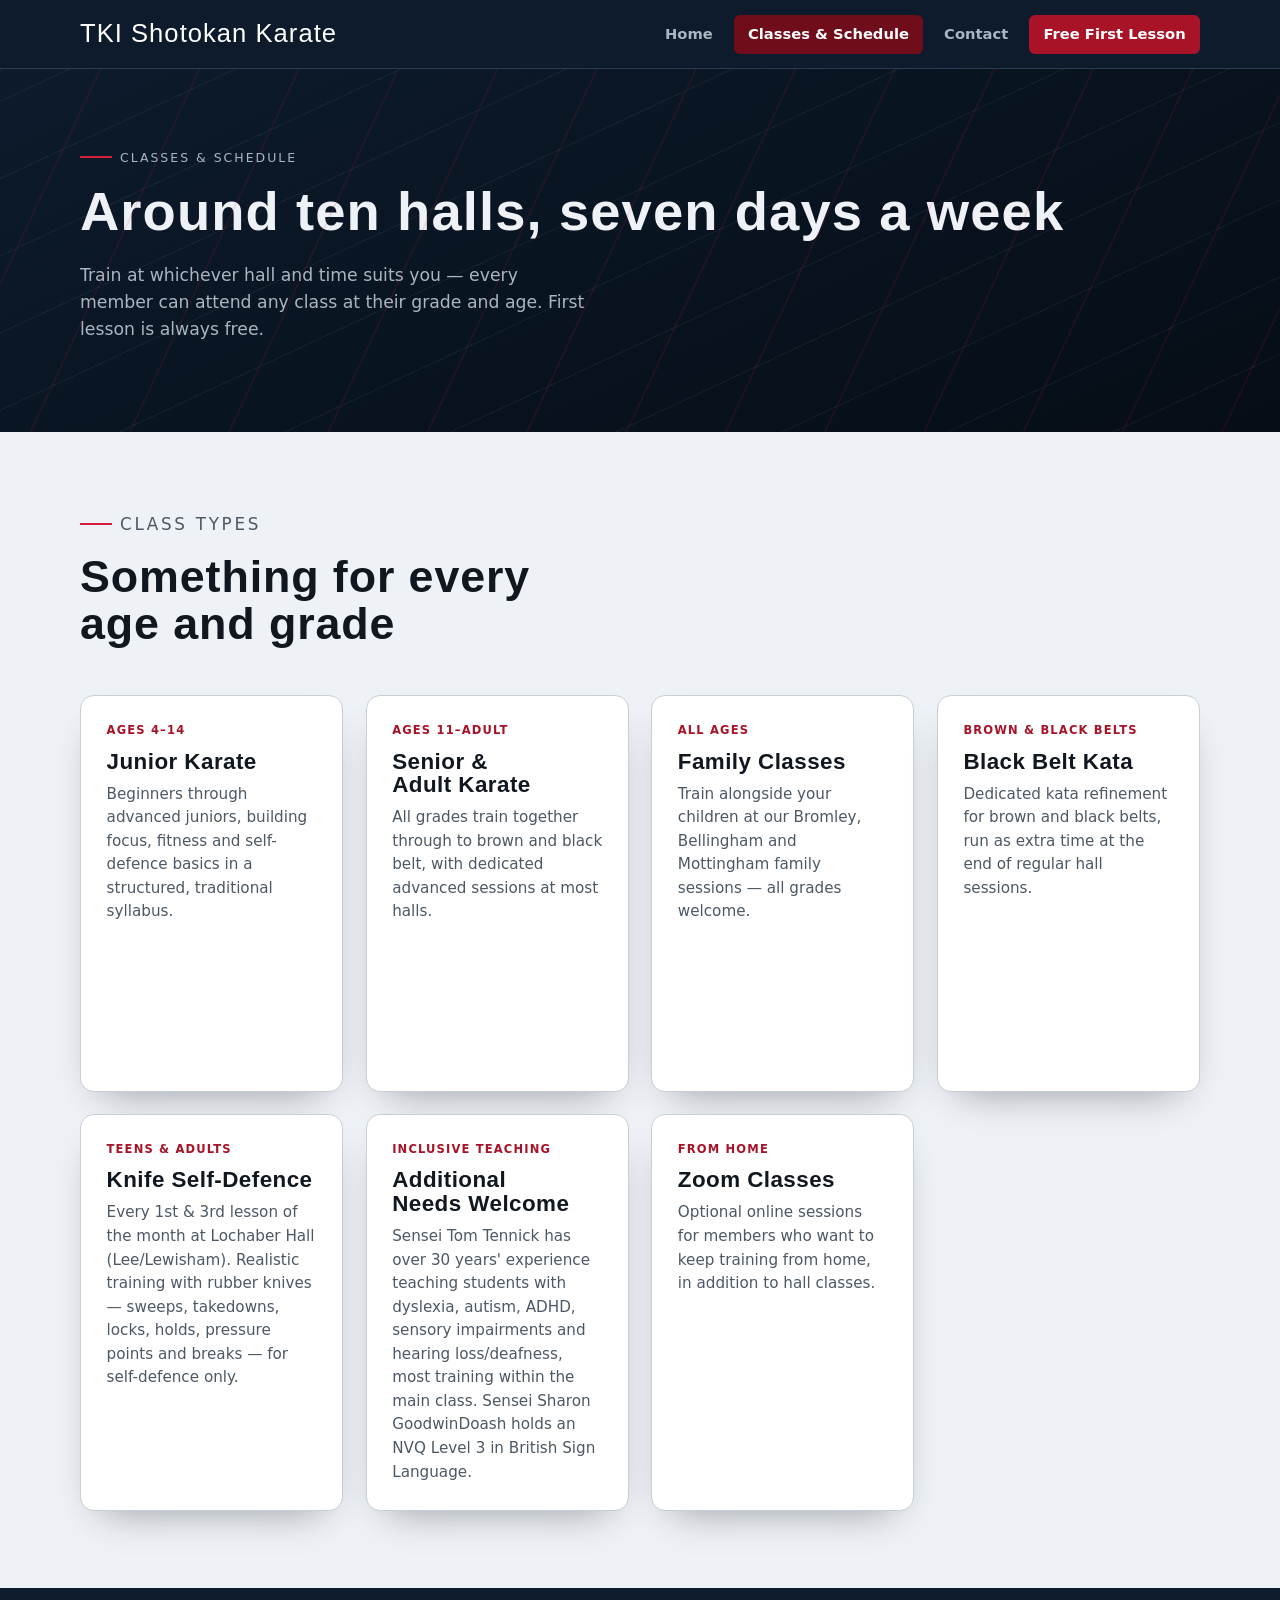
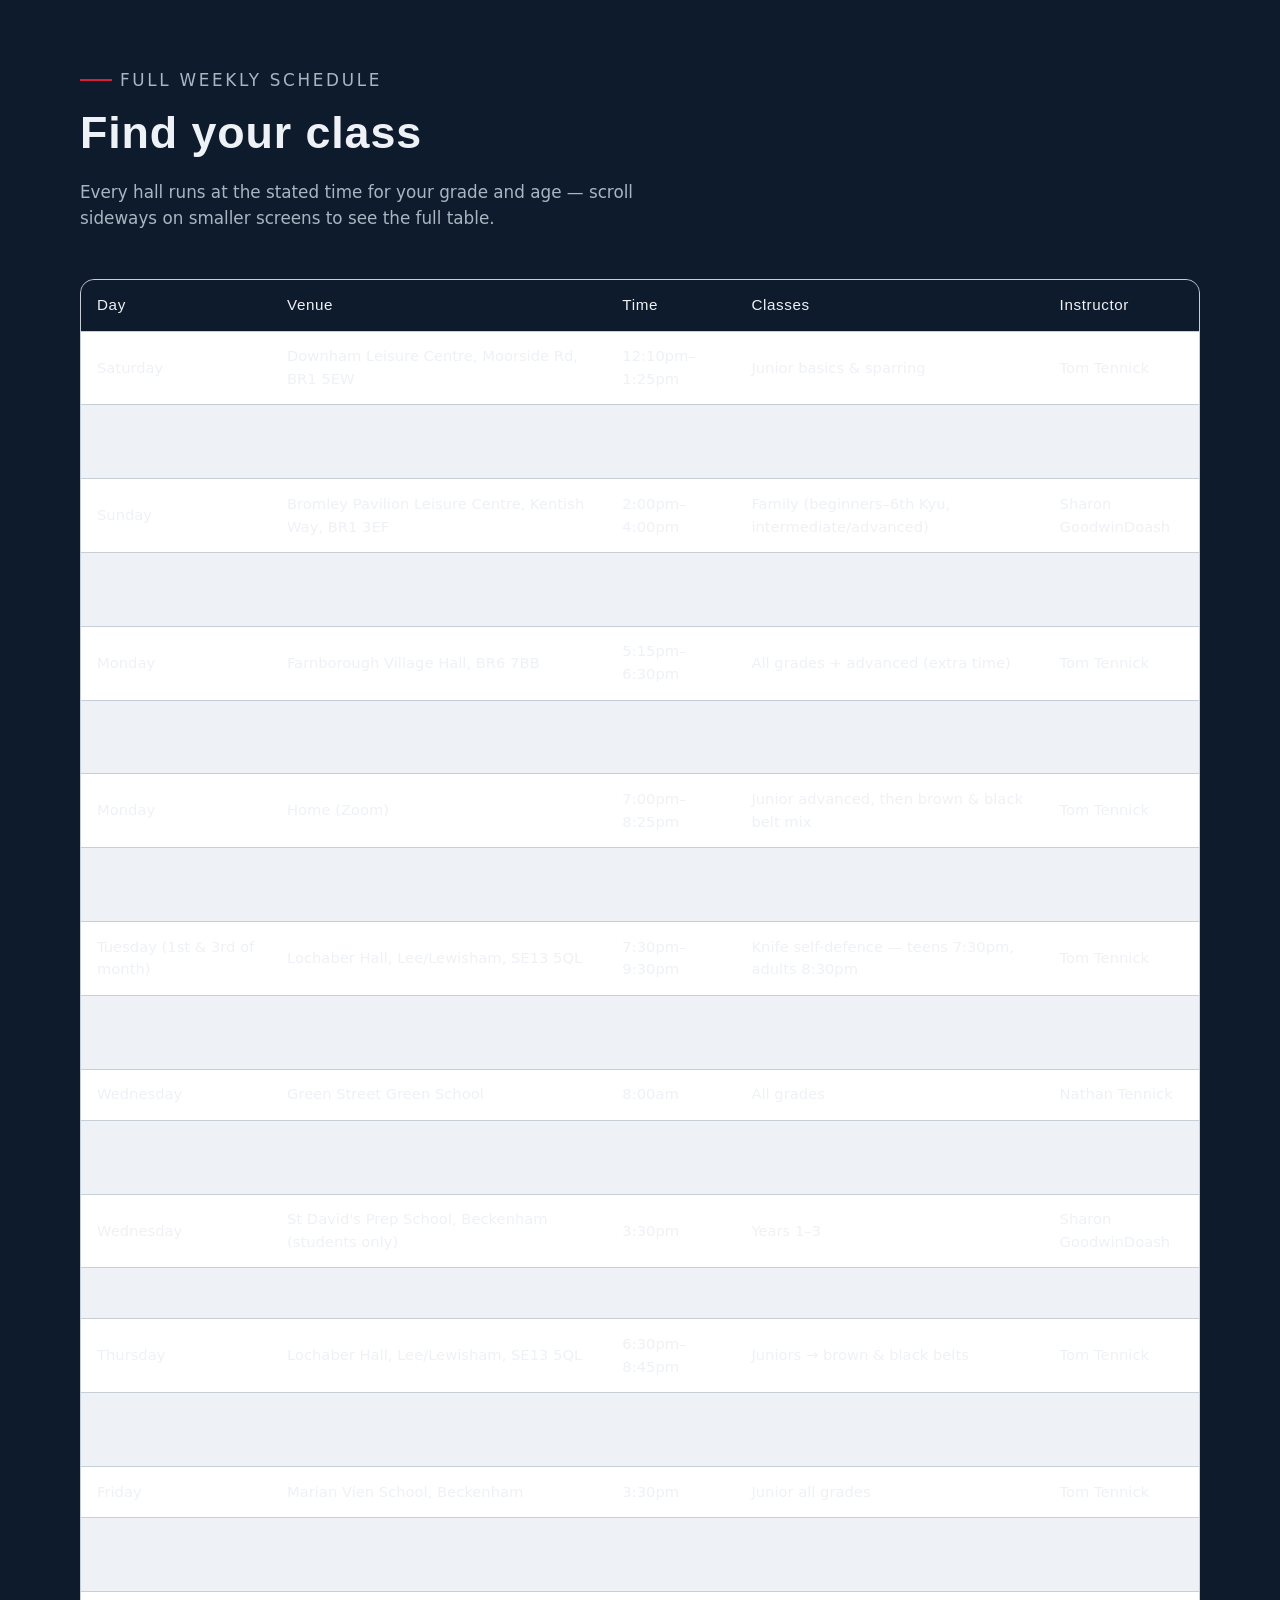
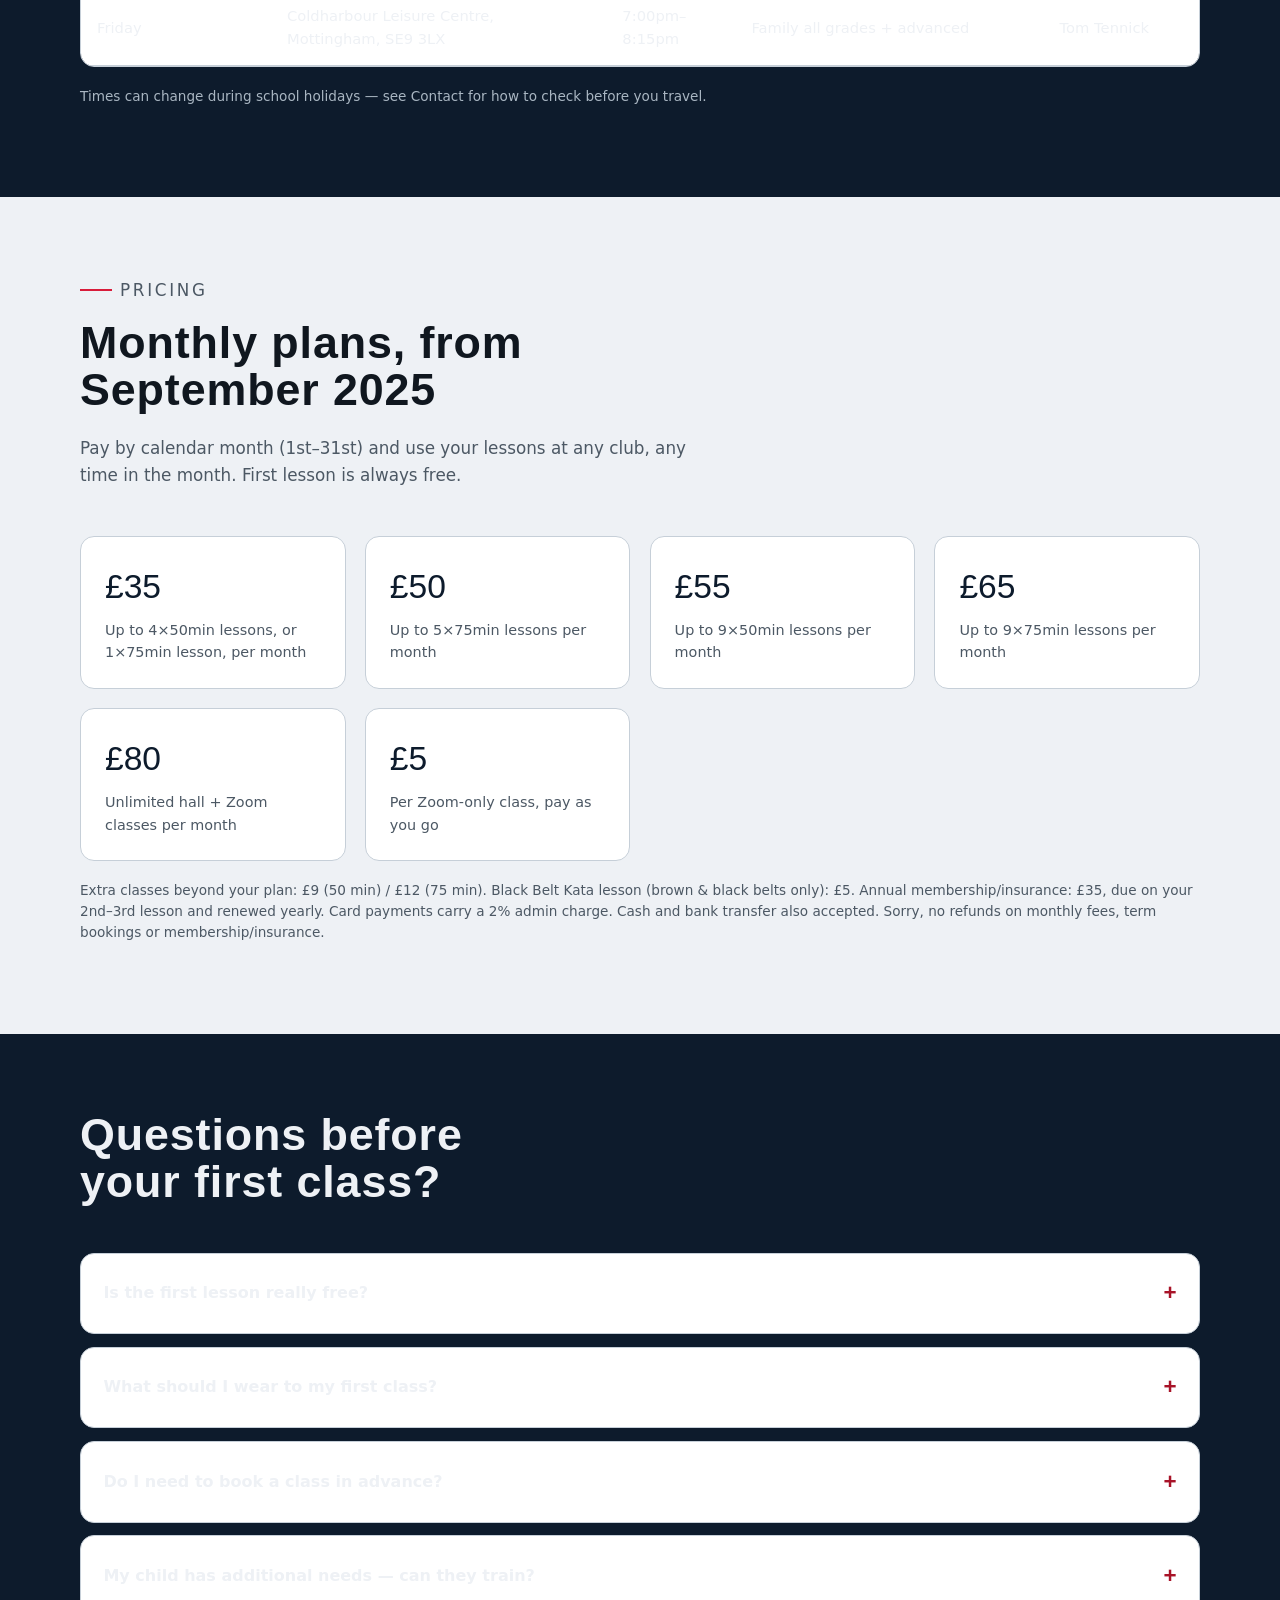
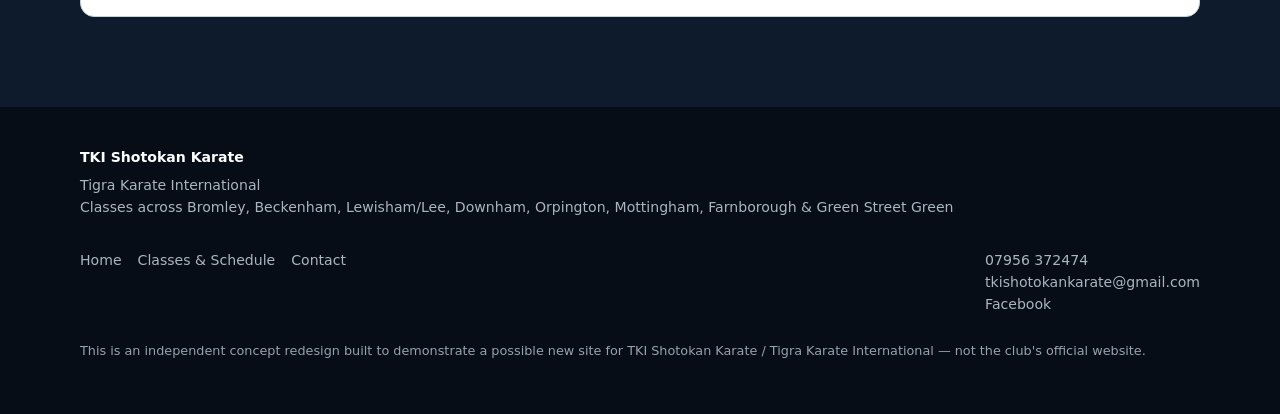
==== classes.html @ 3ea0eb8d "Build TKI Shotokan Karate demo site (Home, Classes & Schedule, Contact) Independent concept redesign" ====
<!DOCTYPE html>
<html lang="en-GB">
<head>
<meta charset="UTF-8">
<meta name="viewport" content="width=device-width, initial-scale=1.0">
<title>Classes &amp; Schedule | TKI Shotokan Karate</title>
<meta name="description" content="TKI Shotokan Karate class types, full weekly schedule across SE London &amp; Kent halls, and current monthly pricing (from September 2025).">
<link rel="stylesheet" href="assets/css/style.css">
</head>
<body>
<a class="skip-link" href="#main">Skip to content</a>

<header class="site-header">
  <div class="container nav-row">
    <a class="brand" href="index.html">
      <span class="brand-mark">TKI Shotokan Karate</span>
    </a>
    <button class="nav-toggle" aria-expanded="false" aria-controls="primary-nav">
      <span aria-hidden="true">&#9776;</span>
      <span class="visually-hidden">Menu</span>
    </button>
    <ul class="nav-menu" id="primary-nav">
      <li><a href="index.html">Home</a></li>
      <li><a href="classes.html" aria-current="page">Classes &amp; Schedule</a></li>
      <li><a href="contact.html">Contact</a></li>
      <li><a class="nav-cta" href="contact.html">Free First Lesson</a></li>
    </ul>
  </div>
</header>

<main id="main">

  <section class="hero" style="padding-block:clamp(2.5rem,6vw,4.5rem);">
    <div class="container">
      <p class="eyebrow">Classes &amp; Schedule</p>
      <h1 style="font-size:clamp(2.2rem,5vw,3.4rem);">Around ten halls, seven days a week</h1>
      <p class="hero-lede">Train at whichever hall and time suits you — every member can attend any class at their grade and age. First lesson is always free.</p>
    </div>
  </section>

  <section>
    <div class="container">
      <div class="section-head" data-reveal>
        <p class="eyebrow">Class types</p>
        <h2>Something for every age and grade</h2>
      </div>
      <div class="card-grid" data-reveal>
        <div class="card">
          <span class="tag">Ages 4&ndash;14</span>
          <h3>Junior Karate</h3>
          <p>Beginners through advanced juniors, building focus, fitness and self-defence basics in a structured, traditional syllabus.</p>
        </div>
        <div class="card">
          <span class="tag">Ages 11&ndash;Adult</span>
          <h3>Senior &amp; Adult Karate</h3>
          <p>All grades train together through to brown and black belt, with dedicated advanced sessions at most halls.</p>
        </div>
        <div class="card">
          <span class="tag">All Ages</span>
          <h3>Family Classes</h3>
          <p>Train alongside your children at our Bromley, Bellingham and Mottingham family sessions — all grades welcome.</p>
        </div>
        <div class="card">
          <span class="tag">Brown &amp; Black Belts</span>
          <h3>Black Belt Kata</h3>
          <p>Dedicated kata refinement for brown and black belts, run as extra time at the end of regular hall sessions.</p>
        </div>
        <div class="card">
          <span class="tag">Teens &amp; Adults</span>
          <h3>Knife Self-Defence</h3>
          <p>Every 1st &amp; 3rd lesson of the month at Lochaber Hall (Lee/Lewisham). Realistic training with rubber knives — sweeps, takedowns, locks, holds, pressure points and breaks — for self-defence only.</p>
        </div>
        <div class="card">
          <span class="tag">Inclusive Teaching</span>
          <h3>Additional Needs Welcome</h3>
          <p>Sensei Tom Tennick has over 30 years' experience teaching students with dyslexia, autism, ADHD, sensory impairments and hearing loss/deafness, most training within the main class. Sensei Sharon GoodwinDoash holds an NVQ Level 3 in British Sign Language.</p>
        </div>
        <div class="card">
          <span class="tag">From Home</span>
          <h3>Zoom Classes</h3>
          <p>Optional online sessions for members who want to keep training from home, in addition to hall classes.</p>
        </div>
      </div>
    </div>
  </section>

  <section class="section-on-ink">
    <div class="container">
      <div class="section-head" data-reveal>
        <p class="eyebrow">Full weekly schedule</p>
        <h2>Find your class</h2>
        <p>Every hall runs at the stated time for your grade and age — scroll sideways on smaller screens to see the full table.</p>
      </div>
      <div class="table-scroll" data-reveal>
        <table class="schedule-table">
          <thead>
            <tr>
              <th scope="col">Day</th>
              <th scope="col">Venue</th>
              <th scope="col">Time</th>
              <th scope="col">Classes</th>
              <th scope="col">Instructor</th>
            </tr>
          </thead>
          <tbody>
            <tr>
              <td>Saturday</td>
              <td>Downham Leisure Centre, Moorside Rd, BR1 5EW</td>
              <td class="tabular">12:10pm&ndash;1:25pm</td>
              <td>Junior basics &amp; sparring</td>
              <td>Tom Tennick</td>
            </tr>
            <tr>
              <td>Saturday</td>
              <td>Bellingham Leisure Centre, Randlesdown Rd, SE6 3BT</td>
              <td class="tabular">2:00pm&ndash;4:15pm</td>
              <td>Junior beginners, advanced kata, family sparring</td>
              <td>Tom Tennick</td>
            </tr>
            <tr>
              <td>Sunday</td>
              <td>Bromley Pavilion Leisure Centre, Kentish Way, BR1 3EF</td>
              <td class="tabular">2:00pm&ndash;4:00pm</td>
              <td>Family (beginners&ndash;6th Kyu, intermediate/advanced)</td>
              <td>Sharon GoodwinDoash</td>
            </tr>
            <tr>
              <td>Monday</td>
              <td>Warren Road School, Orpington, BR6 6JF</td>
              <td class="tabular">3:40pm&ndash;4:55pm</td>
              <td>All grades + advanced (extra time)</td>
              <td>Tom Tennick</td>
            </tr>
            <tr>
              <td>Monday</td>
              <td>Farnborough Village Hall, BR6 7BB</td>
              <td class="tabular">5:15pm&ndash;6:30pm</td>
              <td>All grades + advanced (extra time)</td>
              <td>Tom Tennick</td>
            </tr>
            <tr>
              <td>Monday</td>
              <td>St David's Prep School, Beckenham (students only)</td>
              <td class="tabular">3:45pm</td>
              <td>Years 3&ndash;6</td>
              <td>Sharon GoodwinDoash</td>
            </tr>
            <tr>
              <td>Monday</td>
              <td>Home (Zoom)</td>
              <td class="tabular">7:00pm&ndash;8:25pm</td>
              <td>Junior advanced, then brown &amp; black belt mix</td>
              <td>Tom Tennick</td>
            </tr>
            <tr>
              <td>Tuesday</td>
              <td>Lochaber Hall, Lee/Lewisham, SE13 5QL</td>
              <td class="tabular">5:30pm&ndash;8:45pm</td>
              <td>Junior beginners &rarr; brown &amp; black belts</td>
              <td>Tom Tennick</td>
            </tr>
            <tr>
              <td>Tuesday (1st &amp; 3rd of month)</td>
              <td>Lochaber Hall, Lee/Lewisham, SE13 5QL</td>
              <td class="tabular">7:30pm&ndash;9:30pm</td>
              <td>Knife self-defence &mdash; teens 7:30pm, adults 8:30pm</td>
              <td>Tom Tennick</td>
            </tr>
            <tr>
              <td>Tuesday</td>
              <td>St John's Hall, Eden Park Ave, Beckenham, BR3 3JN</td>
              <td class="tabular">5:30pm&ndash;6:30pm</td>
              <td>All grades</td>
              <td>Sharon GoodwinDoash</td>
            </tr>
            <tr>
              <td>Wednesday</td>
              <td>Green Street Green School</td>
              <td class="tabular">8:00am</td>
              <td>All grades</td>
              <td>Nathan Tennick</td>
            </tr>
            <tr>
              <td>Wednesday</td>
              <td>Park Langley Tennis Club, Beckenham, BR3 3AF</td>
              <td class="tabular">5:45pm&ndash;7:00pm</td>
              <td>Junior beginners &rarr; advanced &amp; teens</td>
              <td>Tom Tennick</td>
            </tr>
            <tr>
              <td>Wednesday</td>
              <td>St David's Prep School, Beckenham (students only)</td>
              <td class="tabular">3:30pm</td>
              <td>Years 1&ndash;3</td>
              <td>Sharon GoodwinDoash</td>
            </tr>
            <tr>
              <td>Wednesday</td>
              <td>Home (Zoom)</td>
              <td class="tabular">7:45pm</td>
              <td>Purple to black belt mix</td>
              <td>Tom Tennick</td>
            </tr>
            <tr>
              <td>Thursday</td>
              <td>Lochaber Hall, Lee/Lewisham, SE13 5QL</td>
              <td class="tabular">6:30pm&ndash;8:45pm</td>
              <td>Juniors &rarr; brown &amp; black belts</td>
              <td>Tom Tennick</td>
            </tr>
            <tr>
              <td>Thursday</td>
              <td>Carey Scutt Scout Hall, Plaistow Lane, Bromley, BR1 3AR</td>
              <td class="tabular">6:30pm&ndash;8:30pm</td>
              <td>Juniors, then seniors</td>
              <td>Sharon GoodwinDoash</td>
            </tr>
            <tr>
              <td>Friday</td>
              <td>Marian Vien School, Beckenham</td>
              <td class="tabular">3:30pm</td>
              <td>Junior all grades</td>
              <td>Tom Tennick</td>
            </tr>
            <tr>
              <td>Friday</td>
              <td>Downham Leisure Centre</td>
              <td class="tabular">5:15pm&ndash;6:45pm</td>
              <td>Junior all + advanced (extra time)</td>
              <td>Tom Tennick</td>
            </tr>
            <tr>
              <td>Friday</td>
              <td>Coldharbour Leisure Centre, Mottingham, SE9 3LX</td>
              <td class="tabular">7:00pm&ndash;8:15pm</td>
              <td>Family all grades + advanced</td>
              <td>Tom Tennick</td>
            </tr>
          </tbody>
        </table>
      </div>
      <p class="price-note" style="color:var(--muted-on-ink);">Times can change during school holidays &mdash; see Contact for how to check before you travel.</p>
    </div>
  </section>

  <section>
    <div class="container">
      <div class="section-head" data-reveal>
        <p class="eyebrow">Pricing</p>
        <h2>Monthly plans, from September 2025</h2>
        <p>Pay by calendar month (1st&ndash;31st) and use your lessons at any club, any time in the month. First lesson is always free.</p>
      </div>
      <div class="price-grid" data-reveal>
        <div class="price-card">
          <span class="amount tabular">&pound;35</span>
          <p>Up to 4&times;50min lessons, or 1&times;75min lesson, per month</p>
        </div>
        <div class="price-card">
          <span class="amount tabular">&pound;50</span>
          <p>Up to 5&times;75min lessons per month</p>
        </div>
        <div class="price-card">
          <span class="amount tabular">&pound;55</span>
          <p>Up to 9&times;50min lessons per month</p>
        </div>
        <div class="price-card">
          <span class="amount tabular">&pound;65</span>
          <p>Up to 9&times;75min lessons per month</p>
        </div>
        <div class="price-card">
          <span class="amount tabular">&pound;80</span>
          <p>Unlimited hall + Zoom classes per month</p>
        </div>
        <div class="price-card">
          <span class="amount tabular">&pound;5</span>
          <p>Per Zoom-only class, pay as you go</p>
        </div>
      </div>
      <p class="price-note">Extra classes beyond your plan: &pound;9 (50 min) / &pound;12 (75 min). Black Belt Kata lesson (brown &amp; black belts only): &pound;5. Annual membership/insurance: &pound;35, due on your 2nd&ndash;3rd lesson and renewed yearly. Card payments carry a 2% admin charge. Cash and bank transfer also accepted. Sorry, no refunds on monthly fees, term bookings or membership/insurance.</p>
    </div>
  </section>

  <section class="section-on-ink">
    <div class="container">
      <div class="section-head" data-reveal>
        <h2>Questions before your first class?</h2>
      </div>
      <div class="faq-list" data-reveal>
        <details class="faq">
          <summary>Is the first lesson really free?</summary>
          <p>Yes &mdash; your first lesson at any TKI hall is free, with dojo fees only starting from your second lesson.</p>
        </details>
        <details class="faq">
          <summary>What should I wear to my first class?</summary>
          <p>A clean, well-ironed white karate gi is preferred once you join; until then, tracksuit bottoms and a plain white round-neck t-shirt are fine. No jewellery, and nails should be kept short.</p>
        </details>
        <details class="faq">
          <summary>Do I need to book a class in advance?</summary>
          <p>No booking system is needed &mdash; just turn up to any class at your grade and age, at any of our halls.</p>
        </details>
        <details class="faq">
          <summary>My child has additional needs &mdash; can they train?</summary>
          <p>Yes. Sensei Tom Tennick has over 30 years' experience teaching students with dyslexia, autism, ADHD, sensory impairments and hearing loss or deafness, and Sensei Sharon GoodwinDoash holds an NVQ Level 3 in British Sign Language. Get in touch beforehand and we'll talk through what would help.</p>
        </details>
      </div>
    </div>
  </section>

</main>

<footer class="site-footer">
  <div class="container footer-grid">
    <div>
      <p style="color:#fff; font-weight:700; margin-bottom:0.4rem;">TKI Shotokan Karate</p>
      <p style="margin:0;">Tigra Karate International</p>
      <p style="margin:0;">Classes across Bromley, Beckenham, Lewisham/Lee, Downham, Orpington, Mottingham, Farnborough &amp; Green Street Green</p>
    </div>
    <nav aria-label="Footer">
      <a href="index.html">Home</a>
      <a href="classes.html">Classes &amp; Schedule</a>
      <a href="contact.html">Contact</a>
    </nav>
    <div>
      <p style="margin:0;"><a href="tel:07956372474">07956 372474</a></p>
      <p style="margin:0;"><a href="mailto:tkishotokankarate@gmail.com">tkishotokankarate@gmail.com</a></p>
      <p style="margin:0;"><a href="https://www.facebook.com/TKI-Shotokan-Karate-135515973220878/">Facebook</a></p>
    </div>
  </div>
  <p class="footer-fine container">This is an independent concept redesign built to demonstrate a possible new site for TKI Shotokan Karate / Tigra Karate International — not the club's official website.</p>
</footer>

<script src="assets/js/main.js"></script>
</body>
</html>
---- assets/css/style.css ----
/* ==========================================================================
   TKI Shotokan Karate / Tigra Karate International — shared stylesheet
   Palette: deep navy + belt-crimson + cool paper (deliberately distinct
   from the cream/gold dojo palette used elsewhere in this workspace).
   ========================================================================== */

@view-transition {
  navigation: auto;
}

:root {
  --ink: #0d1b2c;
  --ink-soft: #16283d;
  --ink-deep: #060d16;
  --paper: #eef1f5;
  --paper-dim: #dde3ea;
  --paper-white: #ffffff;
  --text-on-paper: #10171f;
  --text-on-ink: #eef1f5;
  --muted: #4c5864;
  --muted-strong: #38424c;
  --muted-on-ink: #a9b6c2;
  --red: #a81328;
  --red-bright: #d81c3a;
  --red-deep: #700d1b;
  /* Large-text-only accent for dark backgrounds (hero emphasis word,
     cred-card numerals) — kept separate from --red-bright, which is
     tuned instead for white button text at 4.5:1 on hover. */
  --red-accent-on-dark: #e63a52;
  --line: #c6cfd8;
  --line-on-ink: #2a3c52;
  --focus: #1177ff;

  --font-display: "Bebas Neue", "Oswald", "Arial Narrow", sans-serif;
  --font-body: "Inter", "Segoe UI", system-ui, -apple-system, sans-serif;

  --radius-sm: 6px;
  --radius-md: 14px;
  --radius-lg: 26px;

  --shadow-card: 0 18px 40px -22px rgba(6, 13, 22, 0.45);
  --shadow-card-lg: 0 30px 70px -30px rgba(6, 13, 22, 0.55);
}

/* ---------- reset / base ---------- */
*, *::before, *::after {
  box-sizing: border-box;
}

html {
  scroll-behavior: smooth;
}

@media (prefers-reduced-motion: reduce) {
  html {
    scroll-behavior: auto;
  }
}

body {
  margin: 0;
  font-family: var(--font-body);
  background: var(--paper);
  color: var(--text-on-paper);
  line-height: 1.55;
  -webkit-font-smoothing: antialiased;
}

img {
  max-width: 100%;
  display: block;
}

a {
  color: inherit;
}

h1, h2, h3, h4 {
  font-family: var(--font-display);
  letter-spacing: 0.02em;
  line-height: 1.05;
  margin: 0 0 0.5em;
  text-wrap: balance;
}

p {
  margin: 0 0 1em;
}

ul, ol {
  padding-left: 1.2em;
}

.container {
  width: min(1120px, 100% - 2.5rem);
  margin-inline: auto;
}

section {
  padding-block: clamp(3rem, 6vw, 6rem);
}

/* text-bearing boxes: never let content escape */
.card,
.contact-block,
.price-card,
.nav-menu a,
.schedule-table td,
.schedule-table th,
.badge {
  box-sizing: border-box;
  overflow-wrap: anywhere;
}

.tabular {
  font-variant-numeric: tabular-nums;
}

/* ---------- skip link ---------- */
.skip-link {
  position: absolute;
  left: 1rem;
  top: -3rem;
  background: var(--red);
  color: #fff;
  padding: 0.6rem 1rem;
  border-radius: var(--radius-sm);
  z-index: 1000;
  transition: top 0.2s ease;
}

.skip-link:focus {
  top: 1rem;
}

.visually-hidden {
  position: absolute;
  width: 1px;
  height: 1px;
  padding: 0;
  margin: -1px;
  overflow: hidden;
  clip: rect(0, 0, 0, 0);
  white-space: nowrap;
  border: 0;
}

/* ---------- header / nav ---------- */
.site-header {
  position: sticky;
  top: 0;
  z-index: 100;
  background: var(--ink);
  color: var(--text-on-ink);
  border-bottom: 1px solid var(--line-on-ink);
}

.nav-row {
  display: flex;
  align-items: center;
  justify-content: space-between;
  gap: 1rem;
  padding-block: 0.9rem;
  min-height: 4rem;
}

.brand {
  display: flex;
  align-items: baseline;
  gap: 0.6rem;
  text-decoration: none;
  color: var(--text-on-ink);
  min-width: 0;
}

.brand-mark {
  font-family: var(--font-display);
  font-size: 1.6rem;
  letter-spacing: 0.04em;
  color: #fff;
  white-space: nowrap;
}

.brand-sub {
  font-size: 0.7rem;
  letter-spacing: 0.14em;
  text-transform: uppercase;
  color: var(--muted-on-ink);
  white-space: nowrap;
}

.nav-toggle {
  display: none;
  background: none;
  border: 1px solid var(--line-on-ink);
  border-radius: var(--radius-sm);
  color: var(--text-on-ink);
  padding: 0.5rem 0.7rem;
  font-size: 1rem;
  cursor: pointer;
}

.nav-menu {
  display: flex;
  align-items: center;
  gap: 0.4rem;
  list-style: none;
  margin: 0;
  padding: 0;
  min-width: 0;
}

.nav-menu a {
  display: inline-block;
  padding: 0.5rem 0.9rem;
  border-radius: var(--radius-sm);
  text-decoration: none;
  color: var(--muted-on-ink);
  font-size: 0.92rem;
  font-weight: 600;
  transition: color 0.15s ease, background-color 0.15s ease;
}

.nav-menu a:hover,
.nav-menu a:focus-visible {
  color: #fff;
  background: var(--ink-soft);
}

.nav-menu a[aria-current="page"] {
  color: #fff;
  background: var(--red-deep);
}

.nav-cta {
  background: var(--red) !important;
  color: #fff !important;
}

.nav-cta:hover,
.nav-cta:focus-visible {
  background: var(--red-bright) !important;
}

@media (max-width: 800px) {
  .nav-toggle {
    display: inline-flex;
  }

  .nav-menu {
    position: absolute;
    inset-inline: 0;
    top: 100%;
    flex-direction: column;
    align-items: stretch;
    background: var(--ink);
    border-bottom: 1px solid var(--line-on-ink);
    padding: 0.6rem;
    gap: 0.2rem;
    transform-origin: top;
    transform: scaleY(0);
    opacity: 0;
    pointer-events: none;
    transition: transform 0.2s ease, opacity 0.2s ease;
  }

  .site-header.nav-open .nav-menu {
    transform: scaleY(1);
    opacity: 1;
    pointer-events: auto;
  }

  .nav-menu a {
    padding: 0.8rem 1rem;
  }
}

/* ---------- buttons ---------- */
.btn {
  display: inline-flex;
  align-items: center;
  gap: 0.5rem;
  padding: 0.85rem 1.5rem;
  border-radius: 999px;
  font-weight: 700;
  font-size: 0.98rem;
  text-decoration: none;
  border: 2px solid transparent;
  cursor: pointer;
  white-space: nowrap;
}

.btn-primary {
  background: var(--red);
  color: #fff;
}

.btn-primary:hover,
.btn-primary:focus-visible {
  background: var(--red-bright);
}

.btn-ghost {
  border-color: currentColor;
  background: transparent;
  color: inherit;
}

.btn-ghost:hover,
.btn-ghost:focus-visible {
  background: rgb(255 255 255 / 0.08);
}

.btn-ghost.on-paper:hover,
.btn-ghost.on-paper:focus-visible {
  background: rgb(13 27 44 / 0.06);
}

.btn-row {
  display: flex;
  flex-wrap: wrap;
  gap: 0.9rem;
}

/* never animate transform on the hover-owning element; animate a child */
.btn-primary,
.btn-ghost {
  overflow: hidden;
  position: relative;
}

.btn-primary .btn-label,
.btn-ghost .btn-label {
  display: inline-block;
  transition: transform 0.18s ease;
}

.btn-primary:hover .btn-label,
.btn-ghost:hover .btn-label {
  transform: translateX(3px);
}

@media (prefers-reduced-motion: reduce) {
  .btn-primary .btn-label,
  .btn-ghost .btn-label {
    transition: none;
  }

  .btn-primary:hover .btn-label,
  .btn-ghost:hover .btn-label {
    transform: none;
  }
}

/* ---------- hero ---------- */
.hero {
  position: relative;
  background:
    linear-gradient(in oklch 155deg, var(--ink) 0%, var(--ink-deep) 100%);
  color: var(--text-on-ink);
  overflow: hidden;
  padding-block: clamp(3.5rem, 9vw, 7rem);
}

.hero::before {
  content: "";
  position: absolute;
  inset: 0;
  background-image:
    repeating-linear-gradient(115deg, rgb(216 28 58 / 0.10) 0 2px, transparent 2px 90px),
    repeating-linear-gradient(-25deg, rgb(255 255 255 / 0.05) 0 1px, transparent 1px 70px);
  pointer-events: none;
}

.hero-grid {
  position: relative;
  display: grid;
  gap: clamp(2rem, 6vw, 4rem);
  grid-template-columns: minmax(0, 1.15fr) minmax(0, 0.85fr);
  align-items: center;
}

@media (max-width: 900px) {
  .hero-grid {
    grid-template-columns: 1fr;
  }
}

.eyebrow {
  display: inline-flex;
  align-items: center;
  gap: 0.5rem;
  font-size: 0.78rem;
  letter-spacing: 0.16em;
  text-transform: uppercase;
  color: var(--muted-on-ink);
  margin-bottom: 1rem;
}

.eyebrow::before {
  content: "";
  width: 2rem;
  height: 2px;
  background: var(--red-bright);
  display: inline-block;
}

.hero h1 {
  font-size: clamp(2.6rem, 6vw, 4.4rem);
  margin-bottom: 0.4em;
}

.hero h1 span {
  color: var(--red-accent-on-dark);
}

.hero-lede {
  max-width: 46ch;
  color: var(--muted-on-ink);
  font-size: 1.08rem;
}

.hero-figure {
  position: relative;
  aspect-ratio: 4 / 5;
  border-radius: var(--radius-lg);
  overflow: hidden;
  box-shadow: var(--shadow-card-lg);
  border: 1px solid var(--line-on-ink);
}

.hero-figure svg {
  width: 100%;
  height: 100%;
  display: block;
}

/* ---------- quick highlight strip ---------- */
.highlight-strip {
  display: grid;
  grid-template-columns: repeat(4, minmax(0, 1fr));
  gap: 1px;
  background: var(--line);
  border: 1px solid var(--line);
  border-radius: var(--radius-md);
  overflow: hidden;
  margin-top: clamp(-3.5rem, -6vw, -2.5rem);
  position: relative;
  z-index: 2;
  box-shadow: var(--shadow-card);
}

@media (max-width: 760px) {
  .highlight-strip {
    grid-template-columns: repeat(2, minmax(0, 1fr));
  }
}

.highlight-item {
  background: var(--paper-white);
  padding: 1.4rem 1.2rem;
  min-height: 8.5rem;
  min-width: 0;
  display: flex;
  flex-direction: column;
  gap: 0.3rem;
  justify-content: center;
}

.highlight-item strong {
  font-family: var(--font-display);
  font-size: 1.3rem;
  letter-spacing: 0.02em;
  color: var(--ink);
}

.highlight-item span {
  font-size: 0.86rem;
  color: var(--muted);
}

/* ---------- section headings ---------- */
.section-head {
  max-width: 62ch;
  margin-bottom: clamp(2rem, 4vw, 3rem);
}

.section-head h2 {
  font-size: clamp(2rem, 4vw, 2.8rem);
}

.section-head p {
  color: var(--muted);
  font-size: 1.05rem;
}

.section-on-ink {
  background: var(--ink);
  color: var(--text-on-ink);
}

.section-on-ink .section-head p {
  color: var(--muted-on-ink);
}

/* ---------- about / two-col ---------- */
.two-col {
  display: grid;
  grid-template-columns: minmax(0, 1fr) minmax(0, 1fr);
  gap: clamp(2rem, 6vw, 4rem);
  align-items: start;
}

@media (max-width: 860px) {
  .two-col {
    grid-template-columns: 1fr;
  }
}

.about-figure {
  border-radius: var(--radius-md);
  overflow: hidden;
  box-shadow: var(--shadow-card);
  border: 1px solid var(--line);
}

.about-figure .frame {
  aspect-ratio: 4 / 3;
  overflow: hidden;
  max-width: 520px;
  margin-inline: auto;
}

.about-figure img {
  width: 100%;
  height: 100%;
  object-fit: cover;
}

.about-figure figcaption {
  padding: 0.9rem 1.1rem;
  font-size: 0.85rem;
  color: var(--muted);
  background: var(--paper-white);
  border-top: 1px solid var(--line);
}

.lede {
  font-size: 1.1rem;
  color: var(--muted-strong);
}

.pill-list {
  display: flex;
  flex-wrap: wrap;
  gap: 0.5rem;
  list-style: none;
  padding: 0;
  margin: 1.2rem 0 0;
}

.pill-list li {
  background: var(--paper-dim);
  border: 1px solid var(--line);
  border-radius: 999px;
  padding: 0.4rem 0.9rem;
  font-size: 0.82rem;
  font-weight: 600;
  color: var(--muted-strong);
  min-width: 0;
  overflow-wrap: anywhere;
}

/* ---------- credentials grid ---------- */
.cred-grid {
  display: grid;
  grid-template-columns: repeat(auto-fit, minmax(240px, 1fr));
  gap: 1.1rem;
  grid-auto-rows: 1fr;
}

.cred-card {
  background: var(--ink-soft);
  border: 1px solid var(--line-on-ink);
  border-radius: var(--radius-md);
  padding: 1.4rem;
  min-height: 9rem;
  min-width: 0;
  display: grid;
  grid-template-rows: auto 1fr;
  gap: 0.5rem;
}

.cred-card .num {
  font-family: var(--font-display);
  font-size: 1.6rem;
  color: var(--red-accent-on-dark);
}

.cred-card p {
  margin: 0;
  color: var(--muted-on-ink);
  font-size: 0.92rem;
  overflow-wrap: anywhere;
}

/* ---------- cards (class types) ---------- */
.card-grid {
  display: grid;
  grid-template-columns: repeat(auto-fit, minmax(260px, 1fr));
  gap: 1.4rem;
  grid-auto-rows: 1fr;
}

.card {
  background: var(--paper-white);
  border: 1px solid var(--line);
  border-radius: var(--radius-md);
  padding: 1.6rem;
  min-height: 12rem;
  min-width: 0;
  display: grid;
  grid-template-rows: auto auto 1fr;
  gap: 0.6rem;
  box-shadow: var(--shadow-card);
}

.card .tag {
  align-self: start;
  font-size: 0.72rem;
  letter-spacing: 0.1em;
  text-transform: uppercase;
  color: var(--red);
  font-weight: 700;
}

.card h3 {
  font-size: 1.4rem;
  margin: 0;
}

.card p {
  color: var(--muted);
  margin: 0;
  font-size: 0.95rem;
}

/* ---------- schedule table ---------- */
.table-scroll {
  overflow-x: auto;
  border-radius: var(--radius-md);
  border: 1px solid var(--line);
  scrollbar-width: thin;
  scrollbar-color: var(--red) var(--paper-dim);
}

.table-scroll::-webkit-scrollbar {
  height: 8px;
}

.table-scroll::-webkit-scrollbar-track {
  background: var(--paper-dim);
}

.table-scroll::-webkit-scrollbar-thumb {
  background: var(--red);
  border-radius: 999px;
}

.schedule-table {
  width: 100%;
  min-width: 780px;
  border-collapse: collapse;
  background: var(--paper-white);
  font-size: 0.92rem;
}

.schedule-table th,
.schedule-table td {
  text-align: left;
  padding: 0.85rem 1rem;
  border-bottom: 1px solid var(--line);
  min-width: 0;
}

.schedule-table thead th {
  background: var(--ink);
  color: var(--text-on-ink);
  font-family: var(--font-display);
  letter-spacing: 0.04em;
  font-weight: 400;
  font-size: 0.95rem;
  position: sticky;
  top: 0;
}

.schedule-table tbody tr:nth-child(even) {
  background: var(--paper);
}

.schedule-table tbody tr:hover {
  background: color-mix(in oklab, var(--red) 8%, var(--paper-white));
}

/* ---------- pricing ---------- */
.price-grid {
  display: grid;
  grid-template-columns: repeat(auto-fit, minmax(230px, 1fr));
  gap: 1.2rem;
}

.price-card {
  background: var(--paper-white);
  border: 1px solid var(--line);
  border-radius: var(--radius-md);
  padding: 1.5rem;
  min-height: 8rem;
  min-width: 0;
  display: flex;
  flex-direction: column;
  gap: 0.4rem;
}

.price-card .amount {
  font-family: var(--font-display);
  font-size: 2.1rem;
  color: var(--ink);
}

.price-card .amount sup {
  font-size: 0.9rem;
  color: var(--muted);
}

.price-card p {
  margin: 0;
  color: var(--muted);
  font-size: 0.9rem;
  overflow-wrap: anywhere;
}

.price-note {
  font-size: 0.85rem;
  color: var(--muted);
  margin-top: 1.2rem;
}

/* ---------- FAQ ---------- */
.faq {
  border: 1px solid var(--line);
  border-radius: var(--radius-md);
  background: var(--paper-white);
  padding: 0.4rem 1.4rem;
  margin-bottom: 0.8rem;
}

.faq summary {
  cursor: pointer;
  padding: 1rem 0;
  font-weight: 700;
  list-style: none;
  display: flex;
  align-items: center;
  justify-content: space-between;
  gap: 1rem;
}

.faq summary::-webkit-details-marker {
  display: none;
}

.faq summary::after {
  content: "+";
  font-family: var(--font-display);
  font-size: 1.4rem;
  color: var(--red);
  flex-shrink: 0;
}

.faq[open] summary::after {
  content: "\2212";
}

.faq p {
  color: var(--muted);
  padding-bottom: 1.1rem;
  margin: 0;
}

/* :has() sibling styling for the faq group container */
.faq-list:has(.faq[open]) .faq:not([open]) {
  opacity: 0.75;
}

/* ---------- contact ---------- */
.contact-grid {
  display: grid;
  grid-template-columns: minmax(0, 1fr) minmax(0, 1fr);
  gap: clamp(2rem, 5vw, 3.5rem);
  align-items: start;
}

@media (max-width: 860px) {
  .contact-grid {
    grid-template-columns: 1fr;
  }
}

.contact-block {
  background: var(--ink-soft);
  border: 1px solid var(--line-on-ink);
  border-radius: var(--radius-md);
  padding: 1.6rem;
  min-width: 0;
}

.contact-block h3 {
  font-size: 1.1rem;
  color: var(--muted-on-ink);
  text-transform: uppercase;
  letter-spacing: 0.08em;
  margin-bottom: 0.6rem;
}

.contact-block a,
.contact-block .value {
  font-size: 1.3rem;
  font-weight: 700;
  color: #fff;
  text-decoration: none;
  overflow-wrap: anywhere;
  display: inline-block;
}

.contact-block a:hover,
.contact-block a:focus-visible {
  color: var(--red-bright);
}

.venue-card {
  background: var(--paper-white);
  border: 1px solid var(--line);
  border-radius: var(--radius-md);
  padding: 1.6rem;
  min-width: 0;
}

.venue-card h3 {
  margin-bottom: 0.3rem;
}

.venue-card address {
  font-style: normal;
  color: var(--muted);
  margin-bottom: 0.8rem;
  overflow-wrap: anywhere;
}

/* ---------- footer ---------- */
.site-footer {
  background: var(--ink-deep);
  color: var(--muted-on-ink);
  padding-block: 2.5rem;
  font-size: 0.88rem;
}

.footer-grid {
  display: flex;
  flex-wrap: wrap;
  gap: 2rem;
  justify-content: space-between;
  align-items: flex-start;
}

.footer-grid nav {
  display: flex;
  flex-wrap: wrap;
  gap: 1rem;
}

.footer-grid a {
  color: var(--muted-on-ink);
  text-decoration: none;
}

.footer-grid a:hover,
.footer-grid a:focus-visible {
  color: #fff;
}

.footer-fine {
  margin-top: 1.6rem;
  color: #96a2b0;
  font-size: 0.8rem;
}

/* ---------- scroll reveal ---------- */
[data-reveal] {
  opacity: 0;
  transform: translateY(18px);
  transition: opacity 0.6s ease, transform 0.6s ease;
}

[data-reveal].is-visible {
  opacity: 1;
  transform: none;
}

@media (prefers-reduced-motion: reduce) {
  [data-reveal] {
    opacity: 1;
    transform: none;
    transition: none;
  }
}

/* ---------- focus ---------- */
:focus-visible {
  outline: 3px solid var(--focus);
  outline-offset: 2px;
}
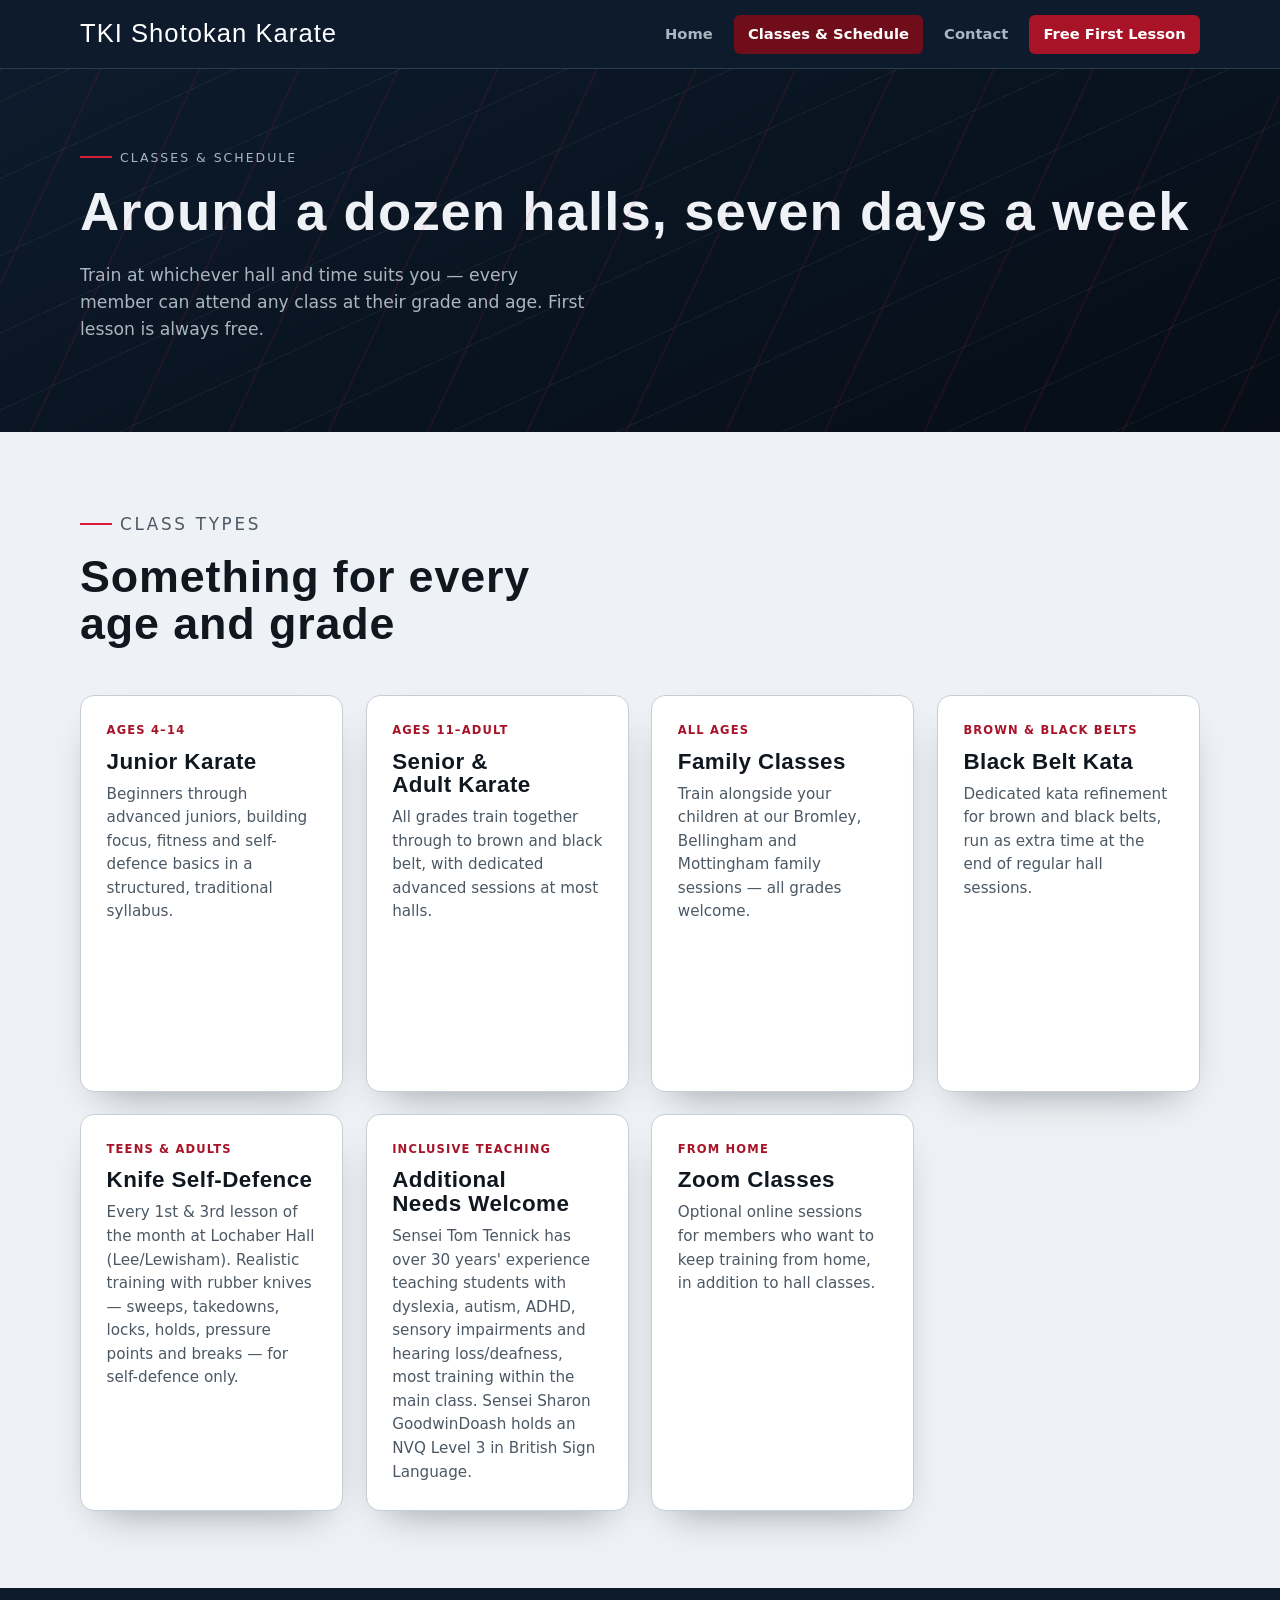
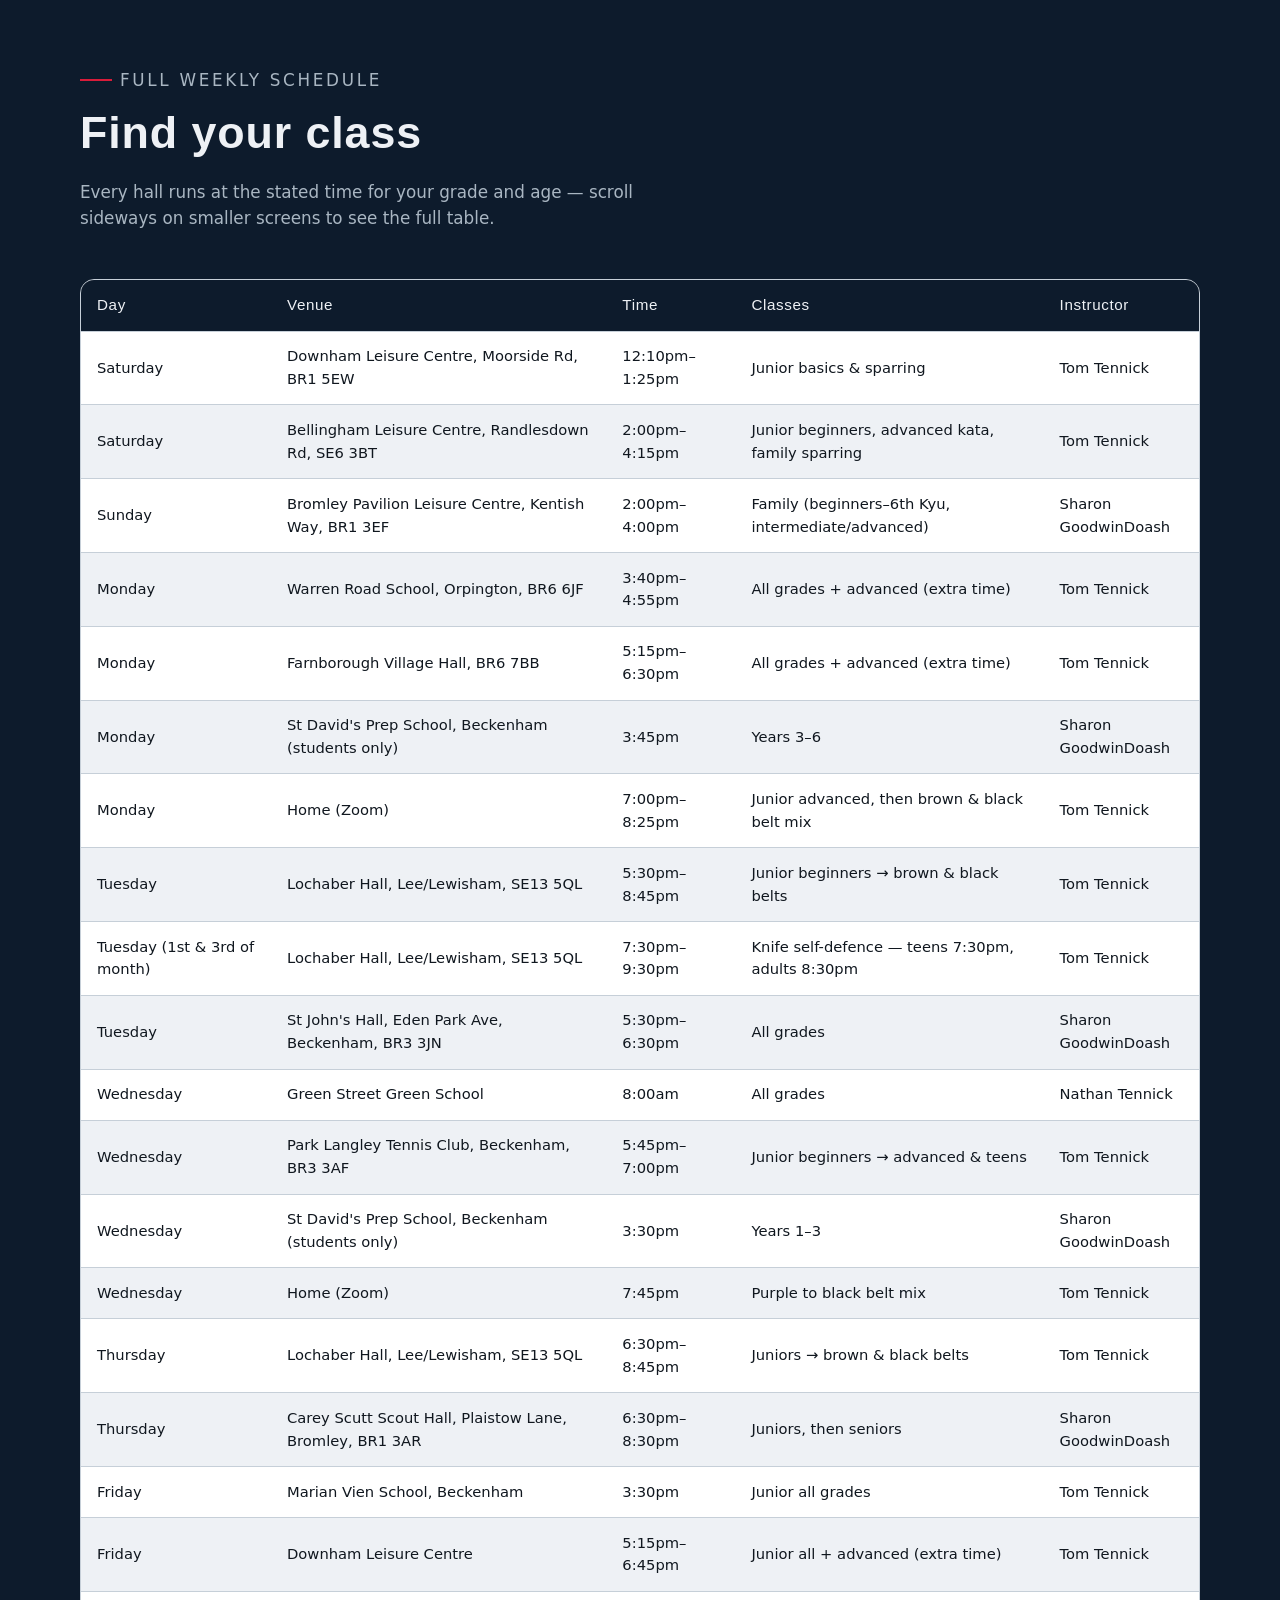
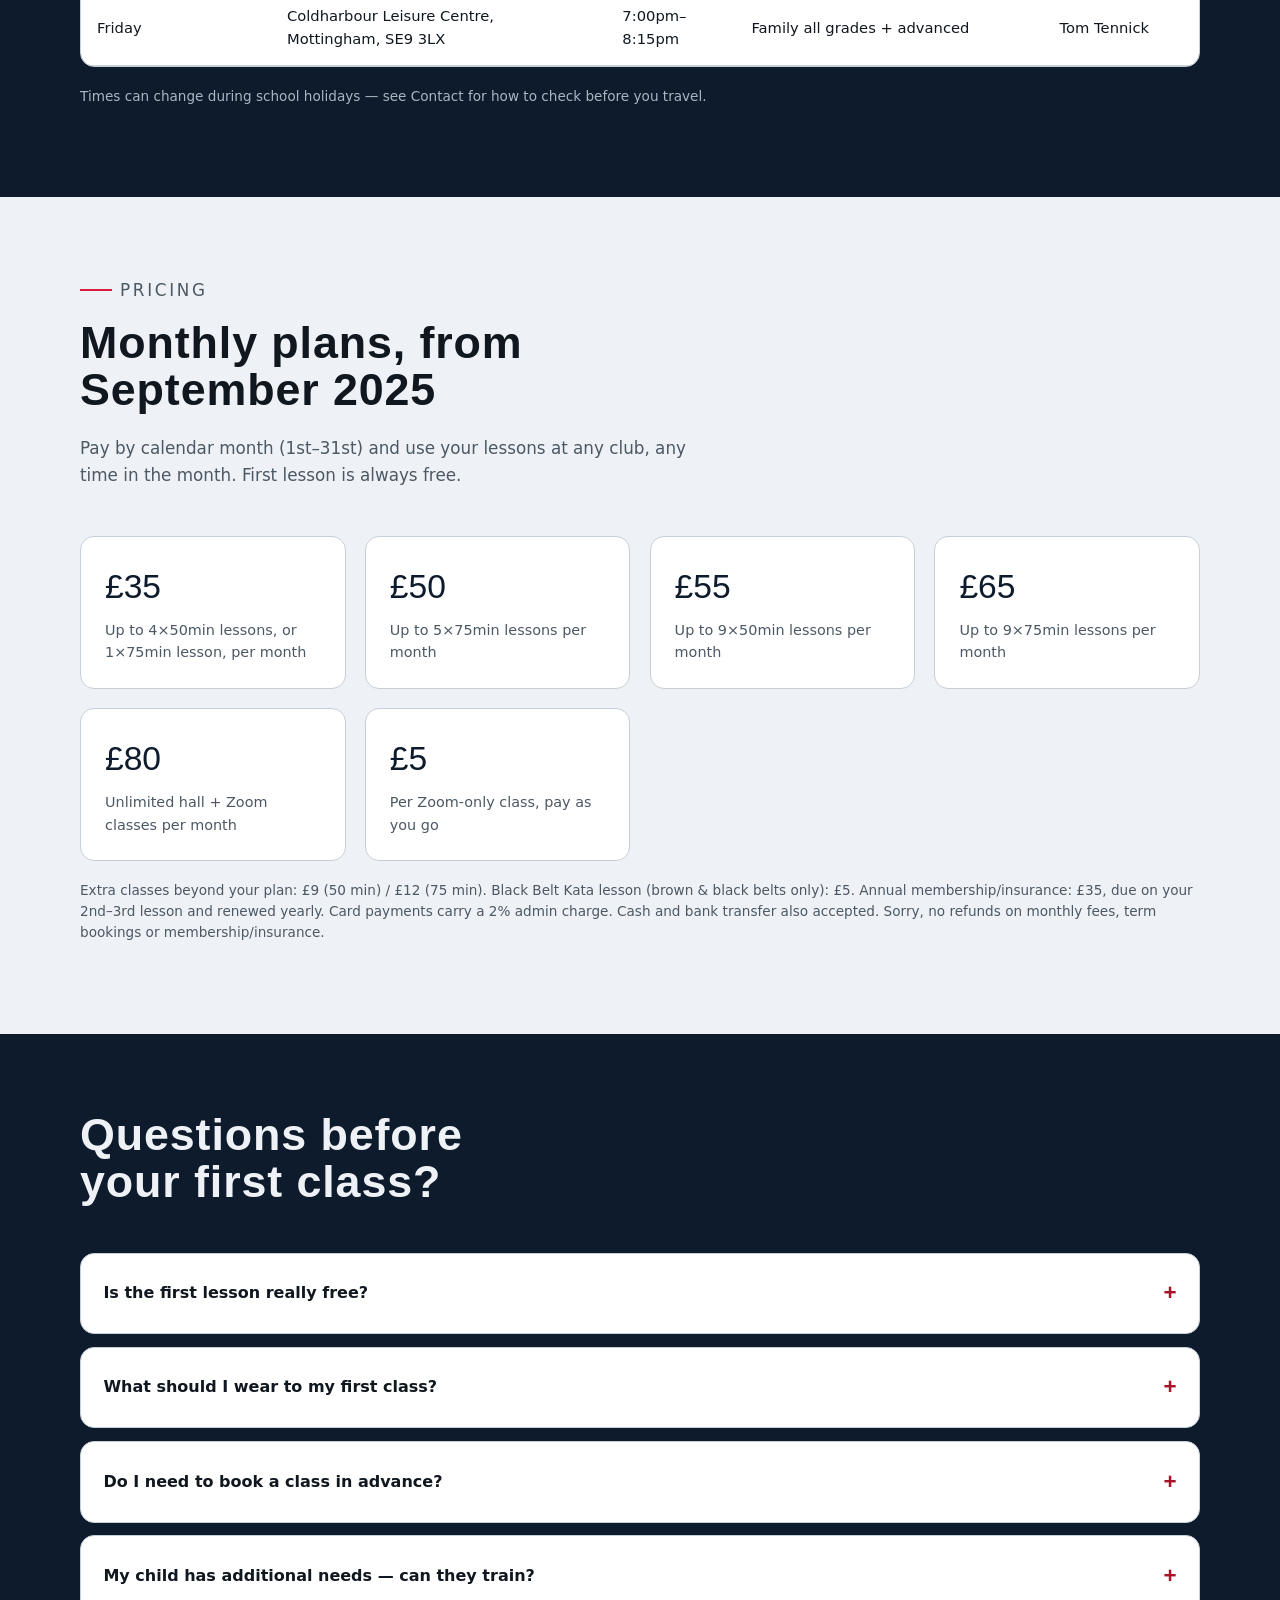
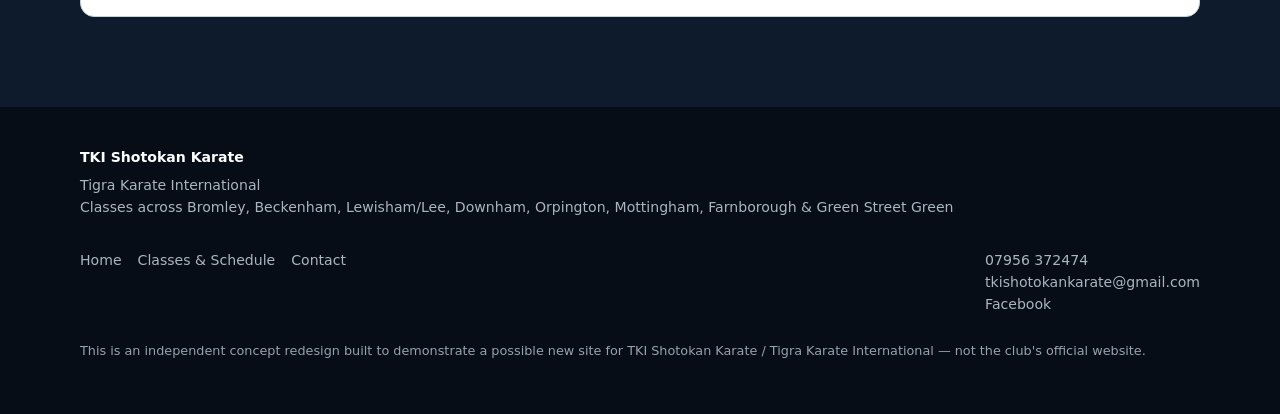
==== commit 9b1a0f5a: "Fix contrast-inheritance bugs in schedule table, FAQ, and eyebrow label Give .schedule-table td/th a" ====
--- a/classes.html
+++ b/classes.html
@@ -33,7 +33,7 @@
   <section class="hero" style="padding-block:clamp(2.5rem,6vw,4.5rem);">
     <div class="container">
       <p class="eyebrow">Classes &amp; Schedule</p>
-      <h1 style="font-size:clamp(2.2rem,5vw,3.4rem);">Around ten halls, seven days a week</h1>
+      <h1 style="font-size:clamp(2.2rem,5vw,3.4rem);">Around a dozen halls, seven days a week</h1>
       <p class="hero-lede">Train at whichever hall and time suits you — every member can attend any class at their grade and age. First lesson is always free.</p>
     </div>
   </section>
--- a/assets/css/style.css
+++ b/assets/css/style.css
@@ -681,6 +681,7 @@
   padding: 0.85rem 1rem;
   border-bottom: 1px solid var(--line);
   min-width: 0;
+  color: var(--text-on-paper);
 }
 
 .schedule-table thead th {
@@ -750,6 +751,7 @@
   border: 1px solid var(--line);
   border-radius: var(--radius-md);
   background: var(--paper-white);
+  color: var(--text-on-paper);
   padding: 0.4rem 1.4rem;
   margin-bottom: 0.8rem;
 }
